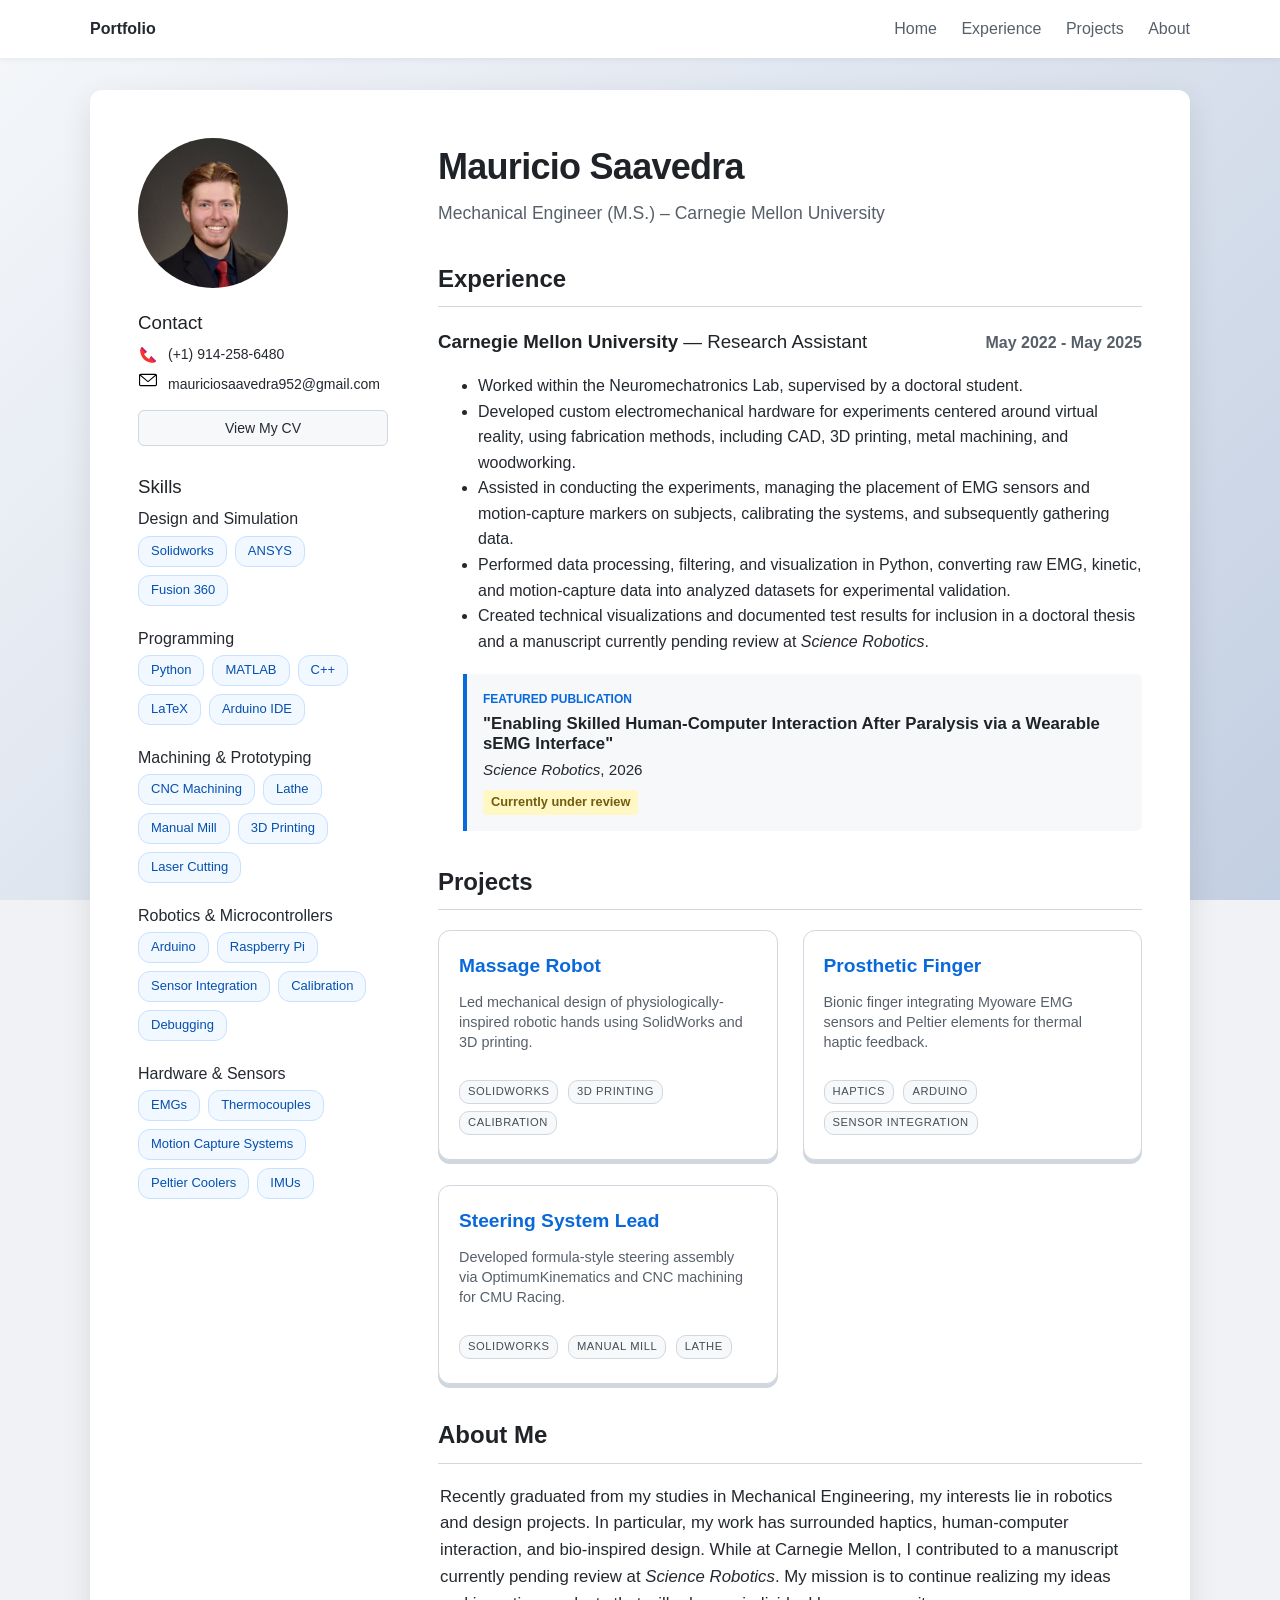
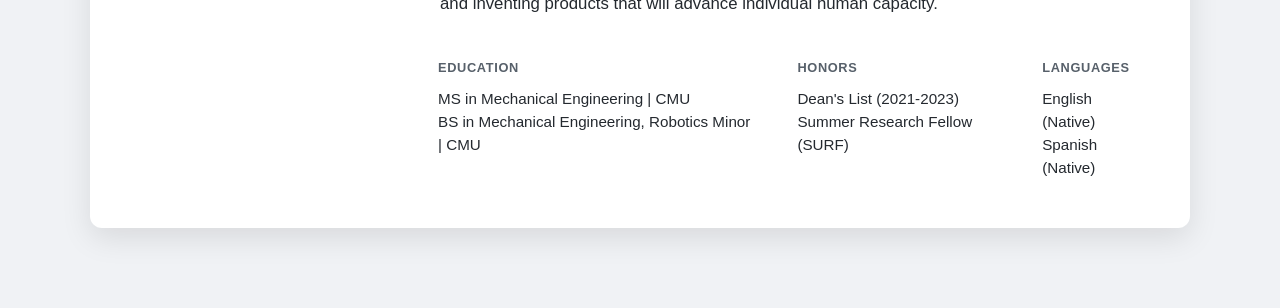
==== index.html @ b3a22e48 "Update index.html" ====
<!DOCTYPE html>
<html lang="en">
<head>
    <meta charset="UTF-8">
    <meta name="viewport" content="width=device-width, initial-scale=1.0">
    <title>Mauricio's Portfolio</title>
    <link rel="stylesheet" href="style.css">
</head>
<body id="home">
    
    <nav>
        <div class="nav-container">
            <strong>Portfolio</strong>
            <div class="nav-links">
                <a href="./" onclick="scrollToTop(event)">Home</a>
                <a href="#experience">Experience</a>
                <a href="#projects">Projects</a>
                <a href="#about">About</a>
            </div>
        </div>
    </nav>
    
    <div id="content-wrapper">
        <div class="site-grid">
            <header class="main-profile-header">
                <img src="profile.webp"
                    alt="Mauricio Saavedra"
                    class="main-profile-img"
                    loading="eager" 
                    fetchpriority="high">
                <div class="name-block">
                    <h1>Mauricio Saavedra</h1>
                    <p style="font-size: 1.1rem; color: #57606a;">
                        Mechanical Engineer (M.S.)
                        <span style="white-space: nowrap;"> – Carnegie Mellon University</span>
                    </p>
                </div>
            </header>
            
            <aside>
                <h3>Contact</h3>
                <p class="contact-line">
                    <span class="icon-container">
                        <img src="phone.svg" class="phone-svg" alt="Phone Icon">
                    </span>
                    <a href="tel:+19142586480">(+1) 914-258-6480</a>
                </p>

                <p class="contact-line" style="align-items: baseline;">
                    <span class="icon-container">
                        <img src="envelope.svg" class="envelope-svg" alt="Envelope Icon">
                    </span>
                    <a href="mailto:mauriciosaavedra952@gmail.com">mauriciosaavedra952@gmail.com</a>
                </p>
                
                <a href="resume.pdf"
                    class="btn"
                    style="margin-top: 15px; display: block; text-align: center;">
                    View My CV
                </a>
                <br>
                <h3>Skills</h3>
                <p>Design and Simulation</p>
                <div class="skills-container">
                    <span class="skill-tag">Solidworks</span>
                    <span class="skill-tag">ANSYS</span>
                    <span class="skill-tag">Fusion 360</span>
                </div>

                <p>Programming</p>
                <div class="skills-container">
                    <span class="skill-tag">Python</span>
                    <span class="skill-tag">MATLAB</span>
                    <span class="skill-tag">C++</span>
                    <span class="skill-tag">LaTeX</span>
                    <span class="skill-tag">Arduino IDE</span>
                </div>
                
                <p>Machining & Prototyping</p>
                <div class="skills-container">
                    <span class="skill-tag">CNC Machining</span>
                    <span class="skill-tag">Lathe</span>
                    <span class="skill-tag">Manual Mill</span>
                    <span class="skill-tag">3D Printing</span>
                    <span class="skill-tag">Laser Cutting</span>
                </div>

                <p>Robotics & Microcontrollers</p>
                <div class="skills-container">
                    <span class="skill-tag">Arduino</span>
                    <span class="skill-tag">Raspberry Pi</span>
                    <span class="skill-tag">Sensor Integration</span>
                    <span class="skill-tag">Calibration</span>
                    <span class="skill-tag">Debugging</span>
                </div>

                <p>Hardware & Sensors</p>
                <div class="skills-container">
                    <span class="skill-tag">EMGs</span>
                    <span class="skill-tag">Thermocouples</span>
                    <span class="skill-tag">Motion Capture Systems</span>
                    <span class="skill-tag">Peltier Coolers</span>
                    <span class="skill-tag">IMUs</span>
                </div>
            </aside>

            <main>
                <section id="experience">    
                    <h2 style="padding-top: 0; margin-top: -3rem;">Experience</h2>
                    <div style="margin-bottom: 10px;" class="header-row">
                        <h3 style="margin: 0;"><strong>Carnegie Mellon University</strong><br class="mobile-only"> — Research Assistant</h3>
                        <span class="date">
                            <span style="white-space: nowrap;">May 2022</span>
                            <span style="white-space: nowrap;"> - May 2025</span>
                        </span>
                    </div>
                    <ul>
                        <li>Worked within the Neuromechatronics Lab, supervised by a doctoral student.
                        </li>
                        <li>Developed custom electromechanical hardware for experiments centered around virtual reality, using fabrication methods, including CAD, 3D printing, metal machining, and woodworking.
                        </li>
                        <li>Assisted in conducting the experiments, managing the placement of EMG sensors and motion-capture markers on subjects, calibrating the systems, and subsequently gathering data.
                        </li>
                        <li>Performed data processing, filtering, and visualization in Python, converting raw EMG, kinetic, and motion-capture data into analyzed datasets for experimental validation.
                        </li>
                        <li>Created technical visualizations and documented test results for inclusion in a doctoral thesis and a manuscript currently pending review at <em>Science Robotics</em>.
                        </li>
                    </ul>
                    <div class="publication-card">
                        <span class="pub-label">Featured Publication</span>
                        <span class="pub-title">"Enabling Skilled Human-Computer Interaction After Paralysis via a Wearable sEMG Interface"</span>
                        <span class="pub-journal"><em>Science Robotics</em>, 2026</span>
                        <span class="status">Currently under review</span>
                    </div>
                </section>
    
                <!-- <h2 id="publications">Publications</h2>
                <div class="publication">
                    <strong>"Enabling Skilled Human-Computer Interaction After Paralysis via a Wearable sEMG Interface"</strong><br>
                    <em>Science Robotics</em>, 2026<br>
                    <p>Currently under review</p>
                    <a href="#">Link to Publication</a>
                </div> -->
    
                <section id="projects">
                    <h2>Projects</h2>
                    <div class="project-grid">
                
                        <a href="404.html" class="project-card">
                            <h3 style="font-weight: 600;">Massage Robot</h3>
                            <p>Led mechanical design of physiologically-inspired robotic hands using SolidWorks and 3D printing.</p>
                            <div class="card-tags">
                                <span class="project-tag">SolidWorks</span>
                                <span class="project-tag">3D Printing</span>
                                <span class="project-tag">Calibration</span>
                            </div>
                        </a>
                
                        <a href="404.html" class="project-card">
                            <h3 style="font-weight: 600;">Prosthetic Finger</h3>
                            <p>Bionic finger integrating Myoware EMG sensors and Peltier elements for thermal haptic feedback.</p>
                            <div class="card-tags">
                                <span class="project-tag">Haptics</span>
                                <span class="project-tag">Arduino</span>
                                <span class="project-tag">Sensor Integration</span>
                            </div>
                        </a>
                
                        <a href="404.html" class="project-card">
                            <h3 style="font-weight: 600;">Steering System Lead</h3>
                            <p>Developed formula-style steering assembly via OptimumKinematics and CNC machining for CMU Racing.</p>
                            <div class="card-tags">
                                <span class="project-tag">SolidWorks</span>
                                <span class="project-tag">Manual Mill</span>
                                <span class="project-tag">Lathe</span>
                            </div>
                        </a>
                
                    </div>
                </section>

                <section id="about">
                    <h2>About Me</h2>                    
                    <div class="bio-text">
                        <p>Recently graduated from my studies in Mechanical Engineering, my interests lie in robotics and design projects. In particular, my work has surrounded haptics, human-computer interaction, and bio-inspired design. While at Carnegie Mellon, I contributed to a manuscript currently pending review at <em>Science Robotics</em>. My mission is to continue realizing my ideas and inventing products that will advance individual human capacity.
                        </p>
                    </div>
                    <div class="bottom-row">
                        <div class="info-block">
                            <h4 style="color: #57606a; font-size: 0.8rem; text-transform: uppercase;">Education</h4>
                            <p>MS in Mechanical Engineering | CMU<br>BS in Mechanical Engineering, Robotics Minor | CMU</p>
                        </div>
                        <div class="info-block">
                            <h4 style="color: #57606a; font-size: 0.8rem; text-transform: uppercase;">Honors</h4>
                            <p>Dean's List (2021-2023)<br>Summer Research Fellow (SURF)</p>
                        </div>
                        <div class="info-block">
                            <h4 style="color: #57606a; font-size: 0.8rem; text-transform: uppercase;">Languages</h4>
                            <p>English (Native)<br>Spanish (Native)</p>
                        </div>
                    </div>
                </section>
            </main>
    
        </div>
    </div>
    <script>
    function scrollToTop(event) {
        // 1. Prevent the page from reloading or adding # to the URL
        event.preventDefault();
    
        // 2. Smoothly scroll to the absolute top of the window
        window.scrollTo({
            top: 0,
            behavior: 'smooth'
        });
        
        // 3. (Optional) Manually clear any existing hash from the URL bar
        window.history.pushState("", document.title, window.location.pathname);
    }
    </script>
</body>
</html>
---- style.css ----
html {
    scroll-behavior: smooth;
}

body {
    font-family: -apple-system, BlinkMacSystemFont, "Segoe UI", Helvetica, Arial, sans-serif;
    line-height: 1.6;
    color: #24292f;
    background-color: #f0f2f5; 
    background-image: linear-gradient(135deg, #f5f7fa 0%, #c3cfe2 100%);
    background-attachment: fixed;
    margin: 0;
    display: flex;
    flex-direction: column; /* Stack Nav on top of Content */
    align-items: center;
}

p {
    margin: 0;
}

/* --- DESKTOP --- */
.site-grid {
    display: grid;
    grid-template-columns: 250px 1fr; /* Sidebar | Main Content */
    gap: 0px 50px;
}

.main-profile-header {
    display: contents; /* This 'unwraps' the header for the grid */
}

.main-profile-img {
    grid-column: 1; /* Forces photo into the sidebar column */
    width: 150px;
    height: 150px;
    border-radius: 50%;
    object-fit: cover;
    margin-bottom: 20px;
}

.name-block {
    grid-column: 2; /* Forces name into the main content column */
    align-self: start;
    margin-bottom: 20px;
}

/* .profile-header {
    display: block; 
    margin-bottom: 20px;
} */

.subtitle {
    font-size: 1.1rem;
    color: #57606a;
    margin: 0;
}

#projects, #experience, #about {
    scroll-margin-top: 75px !important;
}

.contact-line {
    display: flex;
    align-items: center; /* Ensures the text and icon are perfectly centered vertically */
    height: 1.5rem;      /* Forces both lines to be the exact same height */
}

.phone-svg {
    width: 18px; 
    height: auto;
}

.envelope-svg {
    width: 18px; 
    height: auto;
}

.icon-container {
    display: flex;
    justify-content: center; /* Centers the SVG horizontally inside the box */
    align-items: center;     /* Centers the SVG vertically inside the box */
    width: 20px;             /* This is the "Anchor Width" that keeps text aligned */
    margin-right: 10px;      /* The fixed gap before the text starts */
    flex-shrink: 0;          /* Prevents the box from squishing on small screens */
}

.contact-line a {
    font-size: 14px;
    text-decoration: none;
    color: inherit;         /* Keeps your link color looking natural */
}

.icon {
    display: inline-block;
    width: 20px;          /* Forces both icons to take up the exact same width */
    margin-right: 10px;   /* This replaces &nbsp; and is identical for both */
    font-size: 16px;      /* Keeps the phone icon at default size */
    text-align: center;
    vertical-align: middle;
}

/* Specific fix for the envelope icon */
.envelope {
    font-size: 20px;      /* Your preferred size for the envelope */
    position: relative;
    top: 1px;             /* MANUALLY nudge the envelope down */
}

#about p {
    max-width: 700px; /* Limits line length for better reading ergonomics */
    margin-left: auto;
    margin-right: auto;
    text-align: left;
}

/* --- NAVIGATION BAR --- */
nav {
    width: 100%;
    background: white;
    padding: 1rem 0;
    box-shadow: 0 2px 5px rgba(0,0,0,0.05);
    position: sticky; /* Stays at top when you scroll */
    top: 0;
    z-index: 1000;
    display: flex;
    justify-content: center;
    margin-bottom: 2rem;
}

.nav-container {
    width: 95%;
    max-width: 1100px;
    display: flex;
    justify-content: space-between;
    align-items: center;
}

.nav-links a {
    text-decoration: none;
    color: #57606a;
    margin-left: 20px;
    font-weight: 500;
}

.nav-links a:hover {
    color: #0969da;
}

/* --- MAIN LAYOUT --- */
#content-wrapper {
    background-color: white;
    width: 95%;
    max-width: 1100px;
    min-height: 80vh;
    padding: 3rem;
    box-shadow: 0 10px 30px rgba(0,0,0,0.1);
    border-radius: 12px;
    margin-bottom: 5rem; /* Space at the very bottom */
    box-sizing: border-box; 
}

.header-row {
    display: flex;
    gap: 1.25rem;
    justify-content: space-between;
    align-items: baseline;
    /* border-bottom: 1px solid #d0d7de; */
    margin-top: 20px;
    margin-bottom: 0;
}

/* Container for the tags */
.skills-container {
    display: flex;
    flex-wrap: wrap;
    gap: 8px;
    margin-bottom: 20px;
}

/* Individual skill tag */
.skill-tag {
    background-color: #f1f8ff; /* Light blue tech vibe */
    color: #0550ae;
    padding: 4px 12px;
    border-radius: 12px;
    font-size: 13px;
    font-weight: 500;
    border: 1px solid #c8e1ff;
}

/* --- HEADINGS --- */
h1, h2, h3 {
    margin-top: 0;
    color: #1f2328; /* Slightly darker than body text for contrast */
}

h1 {
    font-size: 2.25rem;
    font-weight: 600;
    letter-spacing: -0.02em; /* Tighter letters look more modern */
    margin-bottom: 0; /* Removes the gap below your name */
}

h2 {
    font-size: 1.5rem;
    border-bottom: 1px solid #d0d7de; /* Adds a line under sections like 'Experience' */
    padding-bottom: 8px;
    margin-top: 2rem;
}

h3 {
    font-weight: 400; /* This changes the whole heading to a regular/normal weight */
}

/* Remove the bottom space from the Contact header */
aside h3 {
    margin-bottom: 5px; 
}

.name-block p {
    margin-top: 4px; /* Tiny gap between name and occupation */
    color: #57606a;   /* Optional: makes the occupation look like a subtle sub-header */
    margin-bottom: 0;
}

/* Remove the top space from paragraphs in the sidebar */
aside p {
    margin-top: 0;
    margin-bottom: 4px; /* Control the spacing between the lines themselves */
}

/* --- LINKS --- */
a {
    color: #0969da; /* The classic GitHub blue */
    text-decoration: none; /* Removes the underline */
}

a:hover {
    text-decoration: underline; /* Shows underline only when you hover over it */
}

/* Button styles that we can use on any page */
/* .btn {
    text-decoration: none; 
    border: 1px solid #0969da; 
    padding: 10px 20px; 
    border-radius: 5px;
    color: #0969da;
    display: inline-block;
}

.btn:hover {
    background-color: #0969da;
    color: white;
} */

.btn {
    display: inline-block;
    background-color: #f6f8fa;
    border: 1px solid #d0d7de;
    padding: 6px 16px;
    font-size: 14px;
    font-weight: 500;
    border-radius: 6px;
    color: #24292f;
    transition: 0.2s; /* Makes the hover effect smooth */
}

.btn:hover {
    background-color: #0969da;
    color: white;
    border-color: #0969da;
    text-decoration: none;
}

/* .header-row h3 {
    margin-bottom: 5px;
} */

.date {
    font-weight: bold;
    color: #57606a;
    text-align: right;
}

/* .publication {
    background-color: #f6f8fa;
    padding: 15px;
    border-left: 4px solid #0969da;
    margin: 20px 0;
    border-radius: 0 6px 6px 0;
} */

.publication-card {
    background-color: #f6f8fa;
    border-left: 4px solid #0969da;
    padding: 16px;
    margin: 20px 0 20px 25px;
    border-radius: 0 6px 6px 0;
    align-items: right;
}

/* Forces each of these to be its own line */
.pub-label, 
.pub-title, 
.pub-journal, 
.status {
    display: block;
}

.pub-label {
    font-size: 0.75rem;
    text-transform: uppercase;
    color: #0969da;
    font-weight: 700;
    margin-bottom: 4px;
}

.pub-title {
    font-size: 1.05rem;
    font-weight: 600;
    line-height: 1.2;
    color: #1f2328;
    margin-bottom: 4px;
}

.pub-journal {
    font-size: 0.95rem;
    color: #24292f;
    margin-bottom: 2px;
}

/* .status {
    font-size: 0.85rem;
    color: #57606a;
    font-style: italic;
} */

.status {
    display: inline-block !important; /* Changed from block so the yellow doesn't stretch across the whole page */
    font-size: 0.8rem;
    color: #735c0f;              /* Darker gold text */
    background-color: #fff8c5;   /* Light yellow background */
    padding: 2px 8px;            /* Adds space inside the box */
    border-radius: 4px;          /* Rounds the corners of the box */
    font-weight: 600;
    font-style: normal;          /* Optional: normal font often looks cleaner in a badge than italics */
    margin-top: 6px;             /* Adds a little gap above the yellow box */
}

/* Container for the projects grid */
.project-grid {
    display: grid;
    grid-template-columns: repeat(auto-fit, minmax(280px, 1fr));
    gap: 25px;
    margin-top: 20px;
}

/* The 3D Card Button */
.project-card {
    background-color: #ffffff;
    border: 1px solid #d0d7de;
    border-radius: 12px;
    padding: 20px;
    text-decoration: none !important;
    color: inherit;
    display: flex;
    flex-direction: column;
    justify-content: space-between;
    min-height: 120px;
    
    /* 3D "Raised" Effect */
    box-shadow: 0 4px 0 #d0d7de; 
    transition: all 0.1s ease;
    position: relative;
    top: 0;
}

/* Hover: Slightly lift */
.project-card:hover {
    border-color: #0969da;
    box-shadow: 0 6px 0 #0969da;
    top: -2px;
}

.project-card:hover h3 {
    text-decoration: underline;
}

/* Click: "Push" the button down */
.project-card:active {
    box-shadow: 0 0px 0 #0969da;
    top: 4px;
}

.project-card h3 {
    margin: 0 0 10px 0;
    color: #0969da;
    font-size: 1.2rem;
}

.project-card p {
    font-size: 0.9rem;
    line-height: 1.4;
    color: #57606a;
    margin-bottom: 15px;
    text-decoration: none;
    display: block;
}

.project-tag {
    font-size: 0.7rem;
    background: #f6f8fa;
    padding: 2px 8px;
    border-radius: 10px;
    border: 1px solid #d0d7de;
    color: #444d56;
    margin-right: 5px;
    margin-bottom: 4px;
    text-decoration: none;
    display: inline-block;
    text-transform: uppercase;
    letter-spacing: 0.05em;

    /* font-size: 0.7rem;
    padding: 2px 6px;
    border-radius: 4px;
    background: #f0f3f6;
    color: #444d56;
    border: 1px solid #e1e4e8;
    margin-right: 4px;
    margin-bottom: 4px;
    display: inline-block;
    text-transform: uppercase;
    letter-spacing: 0.05em; */
}

.card-tags {
    margin-top: auto;
    padding-top: 10px;
}

/* Styling for the About Section Bio */
.bio-text {
    max-width: 800px; /* Limits width for better readability */
    line-height: 1.6;  /* Adds breathing room between lines of text */
    color: #24292f;   /* A deep professional gray/black */
    margin-bottom: 20px;
}

.bio-text p {
    margin-bottom: 20px; /* Space between the three paragraphs */
    font-size: 1.05rem;
}

/* The Bottom Row Container */
.bottom-row {
    display: flex;
    justify-content: flex-start; /* Aligns columns to the left */
    gap: 40px;                   /* Space between the columns */
    padding-top: 20px;
}

/* Individual Columns (Education, Honors, etc.) */
.info-block {
    flex: 0 1 auto; /* Columns only take as much space as they need */
}

.info-block h4 {
    margin: 0 0 10px 0;
    font-size: 0.85rem;
    color: #57606a;   /* Subtle gray for the headers */
    text-transform: uppercase;
    letter-spacing: 0.05em;
}

.info-block p {
    margin: 0;
    font-size: 0.95rem;
    line-height: 1.5;
    color: #24292f;
}

.mobile-only {
    display: none;
}

@media (max-width: 1070px) {
    .mobile-only {
        display: none;
    }

    .header-row {
        flex-direction: column;
        align-items: flex-start;
        gap: 0.25rem;
    }
}

@media (max-width: 860px) {
    .mobile-only {
        display: block;
    }
}

/* --- MOBILE RESPONSIVENESS --- */
@media (max-width: 768px) {

    html {
        font-size: clamp(12px, 3vw, 16px); 
    }

    h1 {
        font-size: 1.8rem !important;
    }

    .name-block {
        margin-top: 0.625rem !important;
        margin-bottom: 0.625rem !important;
    }
    
    .name-block p {
        font-size: 1rem !important;
        margin-bottom: 0 !important;
    }
    
    .site-grid {
        display: flex;
        flex-direction: column; 
    }

    .main-profile-header {
        display: flex; 
        flex-direction: row;
        align-items: center;
        width: 100%;
        gap: 1.25rem;        /* 20px / 16 */
        margin-bottom: 0; 
    }

    .main-profile-img {
        width: 6.25rem;         /* 80px / 16 */
        height: 6.25rem;        /* 80px / 16 */
        margin-right: 1.25rem;
        margin-bottom: 0;
    }

    #content-wrapper {
        width: auto;
        margin-left: 0.9375rem;  /* 15px / 16 */
        margin-right: 0.9375rem; /* 15px / 16 */
        box-sizing: border-box; 
    }

    .nav-container {
        width: 100%;
        padding: 0 0.9375rem;    /* 15px / 16 */
        box-sizing: border-box;
    }

    .nav-links {
        font-size: 1.2rem !important;
    }

    .skills-container:last-of-type {
        margin-bottom: 0 !important;
    }

    .btn {
        font-size: 1rem !important; 
    }
    
    main section {
        margin-top: 2.5rem !important; /* 40px / 16 */
        display: block;
    }

    main h2:first-of-type {
        margin-top: 0 !important;
        padding-top: 0 !important;
    }

    .date {
        font-size: 1rem;
        text-align: left;
    }

    .mobile-only {
        display: none;
    }

    .header-row {
        flex-direction: column; /* Stacks the title and date on top of each other */
        align-items: flex-start; /* Ensures both lines start at the left edge */
        gap: 0.25rem;               /* Adds a tiny space between the two lines */
    }

    .bottom-row {
        display: flex;
        flex-direction: column;
        gap: 20px;       /* 30px / 16 */
        padding-top: 10px;
    }

    .bio-text {
        max-width: 100%; 
        text-indent: 1.25rem; /* 20px / 16 */
    }

    aside h3 {
        padding-top: 1.25rem; /* 20px / 16 */
    }

    info-block h4 {
        margin-bottom: 7px;
    }
}

@media (max-width: 600px) {
    .mobile-only {
        display: block;
    }

    info-block h4 {
        margin-bottom: 4px;
    }
}
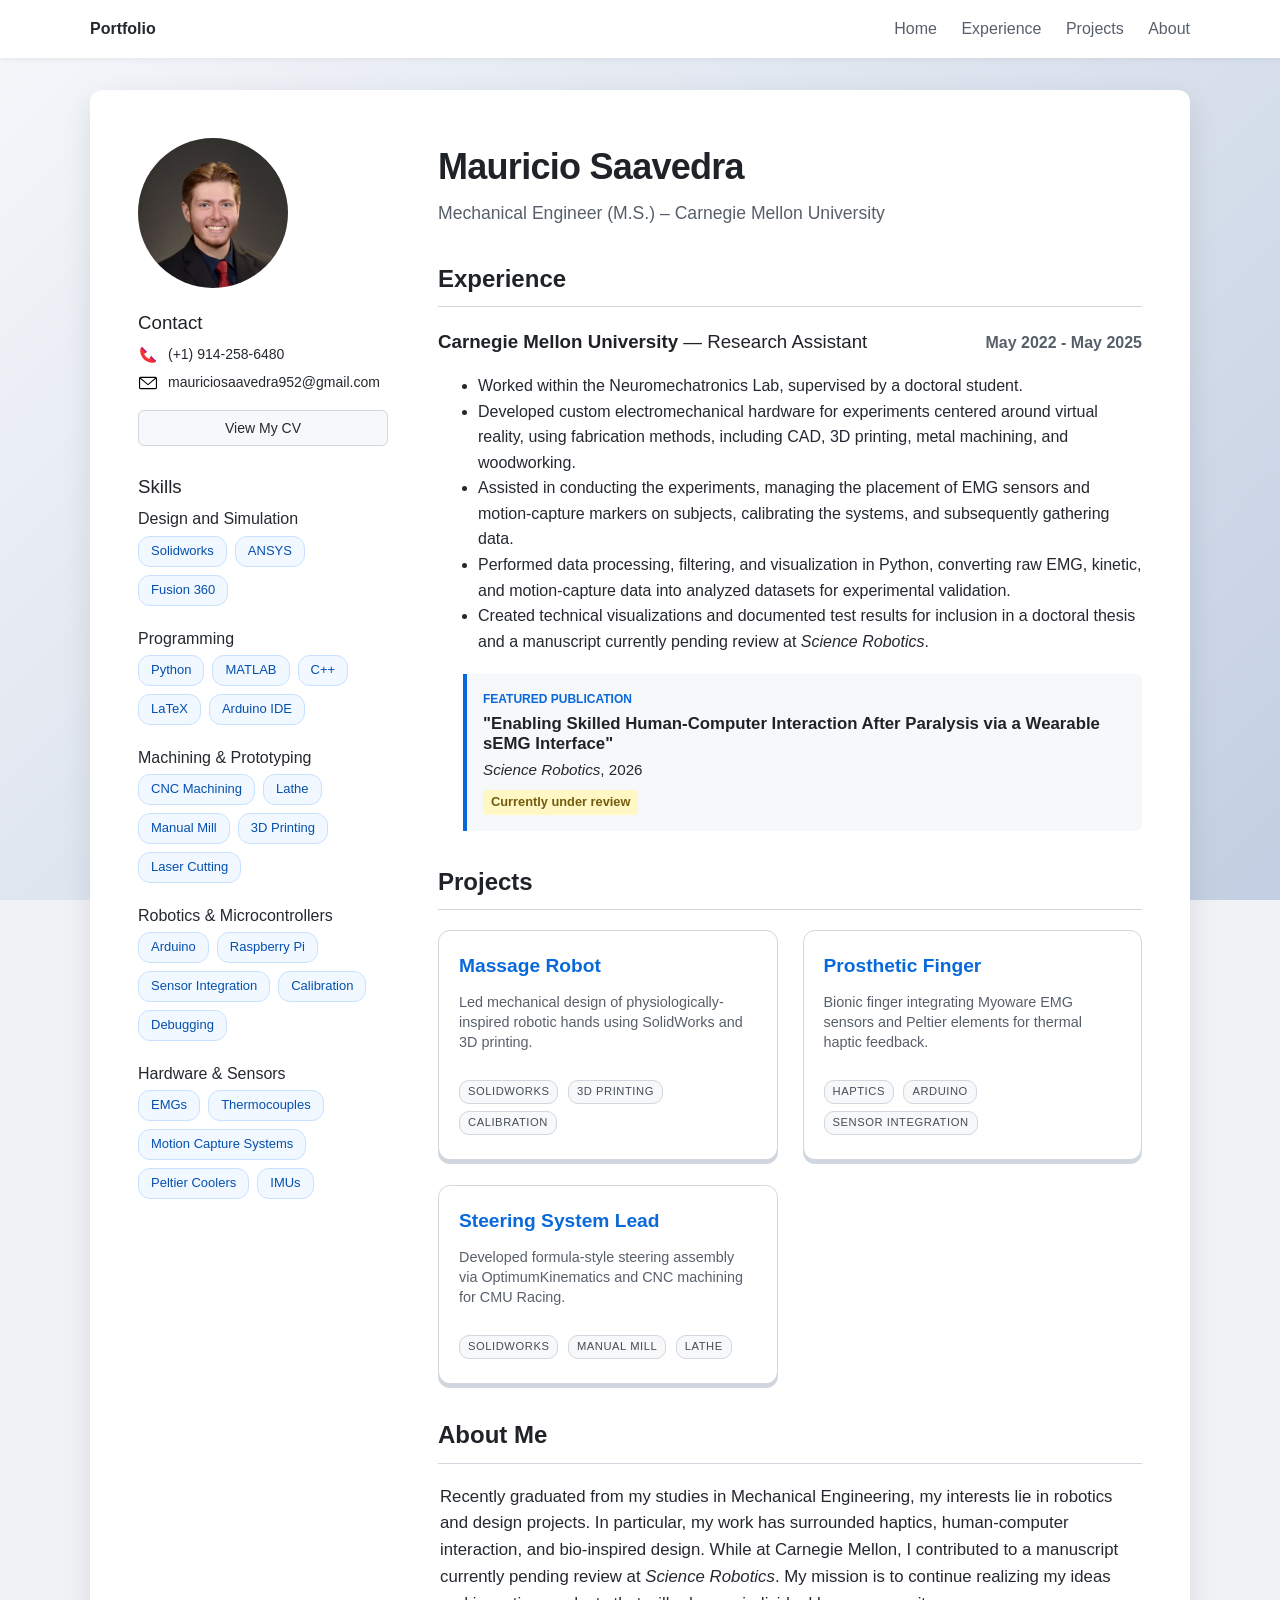
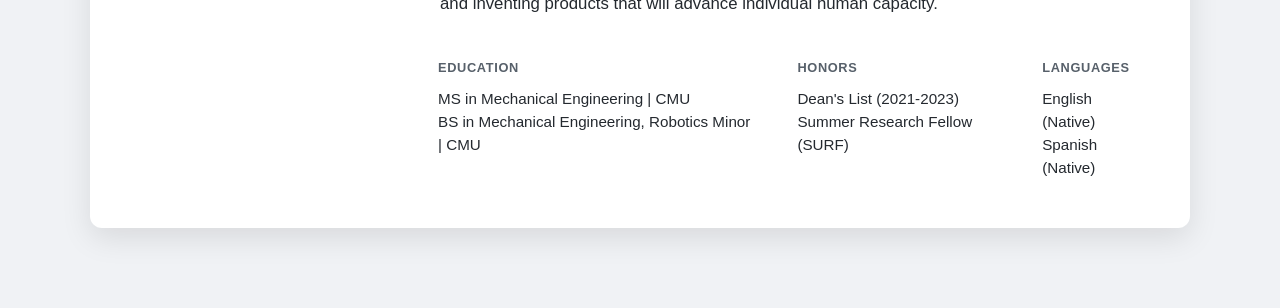
==== commit b4e2c41c: "Update index.html" ====
--- a/index.html
+++ b/index.html
@@ -46,7 +46,7 @@
                     <a href="tel:+19142586480">(+1) 914-258-6480</a>
                 </p>
 
-                <p class="contact-line" style="align-items: baseline;">
+                <p class="contact-line">
                     <span class="icon-container">
                         <img src="envelope.svg" class="envelope-svg" alt="Envelope Icon">
                     </span>
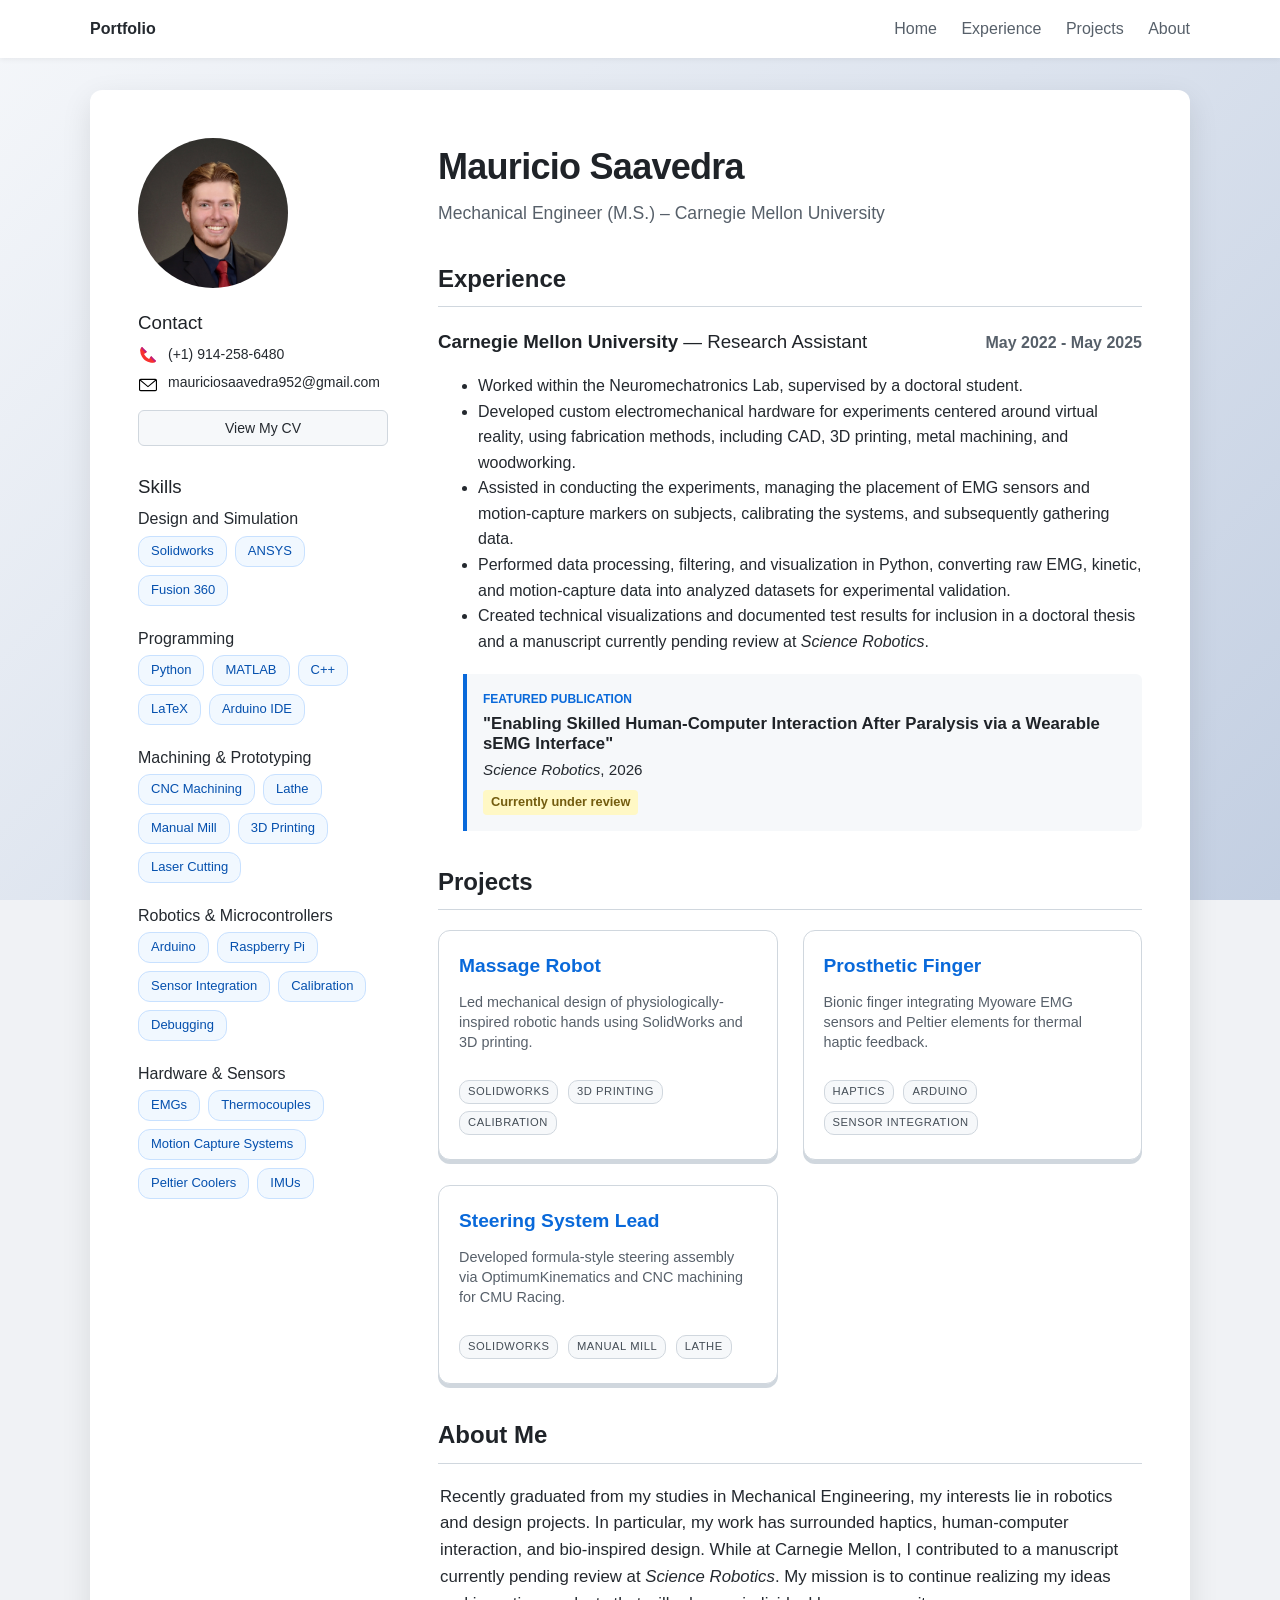
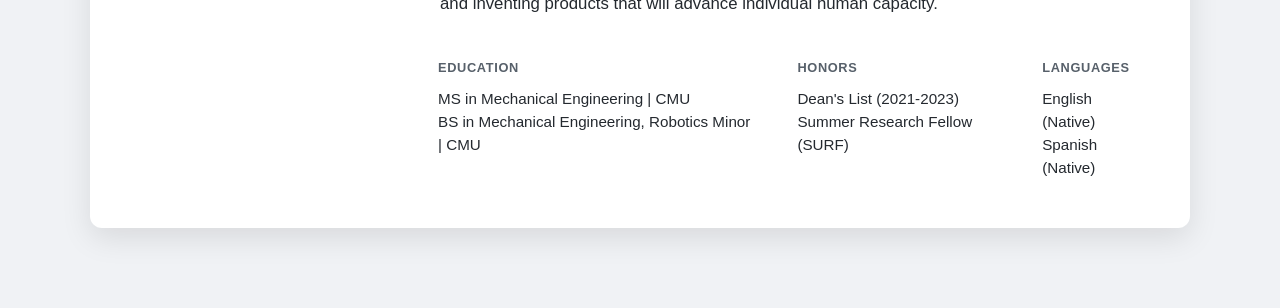
==== commit b75c9efc: "Update index.html" ====
--- a/index.html
+++ b/index.html
@@ -47,7 +47,7 @@
                 </p>
 
                 <p class="contact-line">
-                    <span class="icon-container">
+                    <span class="icon-container" style="margin-top: 0.25rem;">
                         <img src="envelope.svg" class="envelope-svg" alt="Envelope Icon">
                     </span>
                     <a href="mailto:mauriciosaavedra952@gmail.com">mauriciosaavedra952@gmail.com</a>
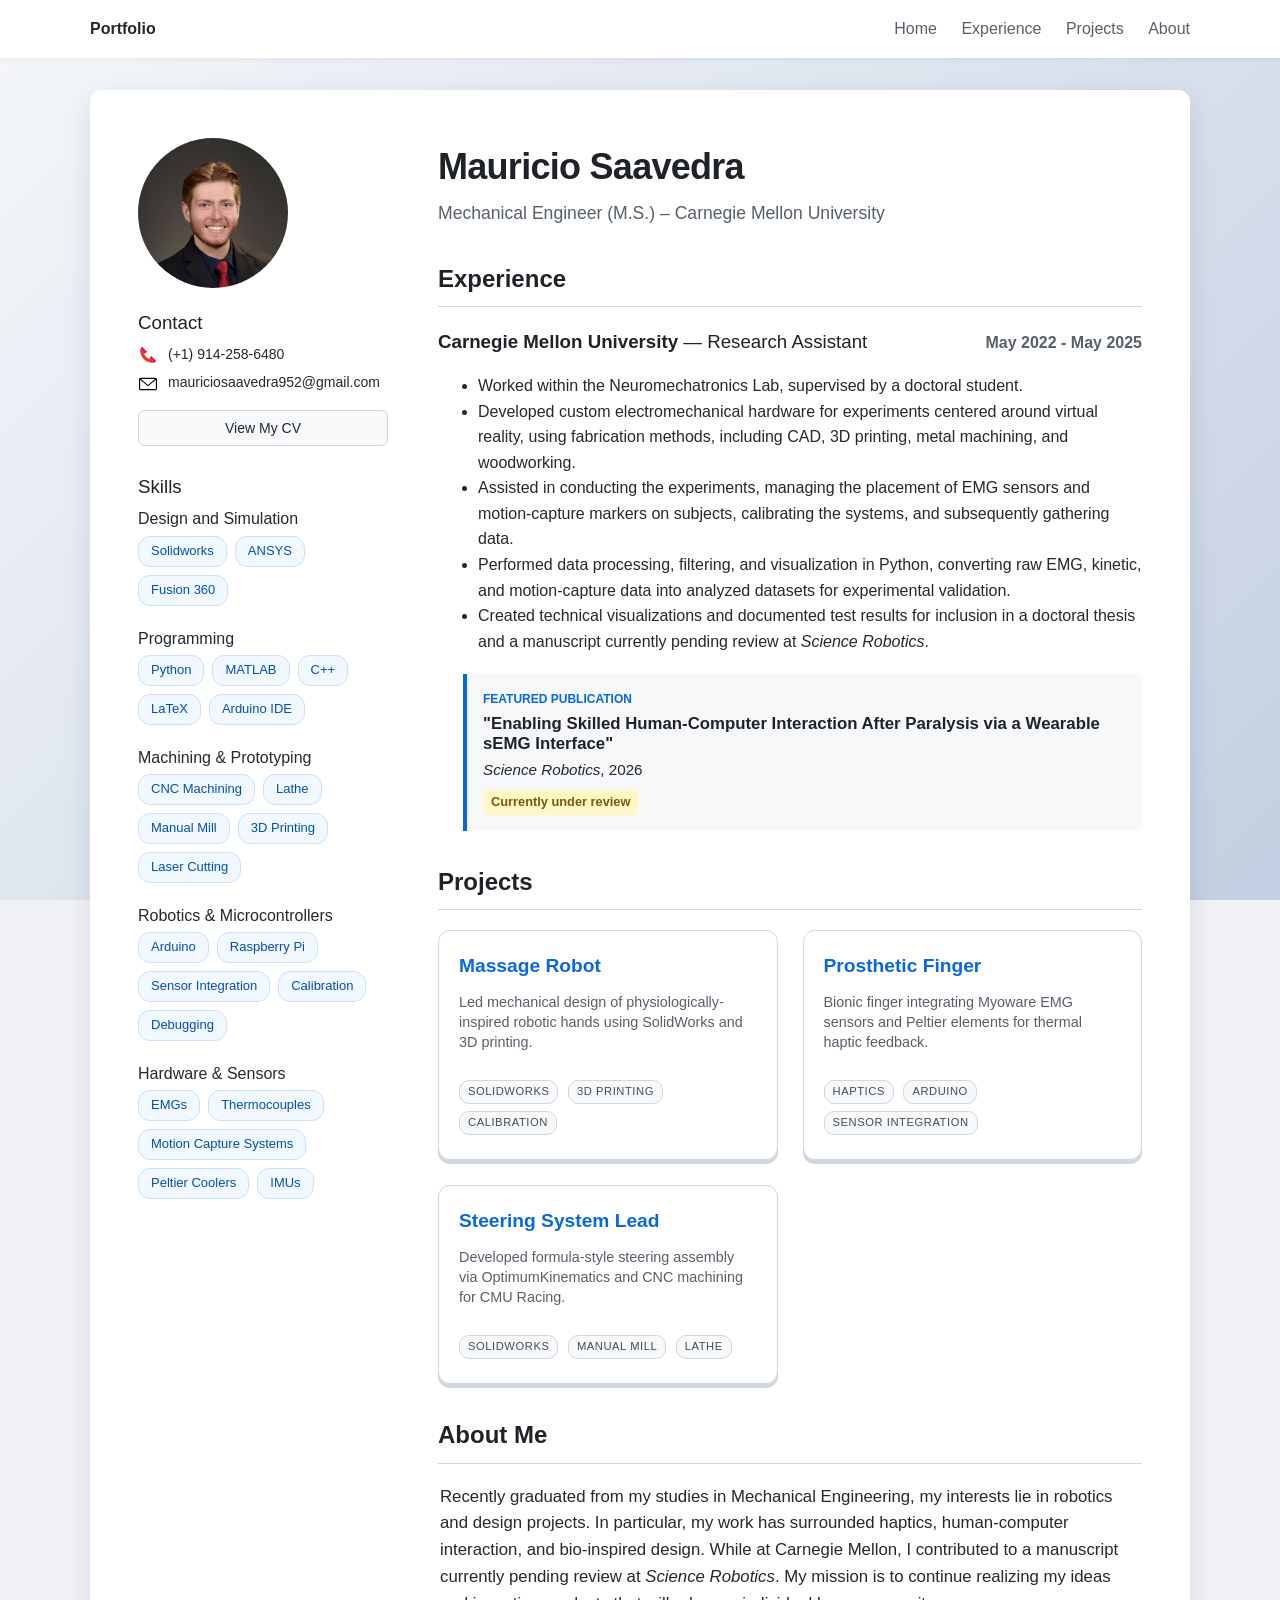
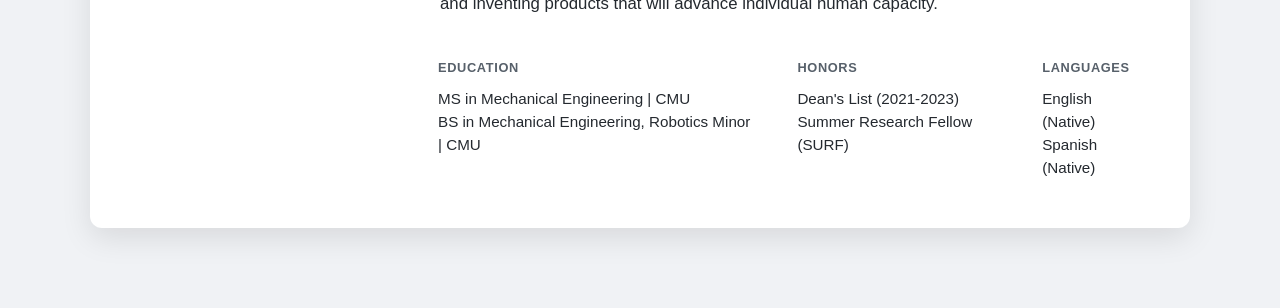
==== commit 9214fab4: "Update index.html" ====
--- a/index.html
+++ b/index.html
@@ -47,7 +47,7 @@
                 </p>
 
                 <p class="contact-line">
-                    <span class="icon-container" style="margin-top: 0.25rem;">
+                    <span class="icon-container" style="margin-top: 0.2rem;">
                         <img src="envelope.svg" class="envelope-svg" alt="Envelope Icon">
                     </span>
                     <a href="mailto:mauriciosaavedra952@gmail.com">mauriciosaavedra952@gmail.com</a>
